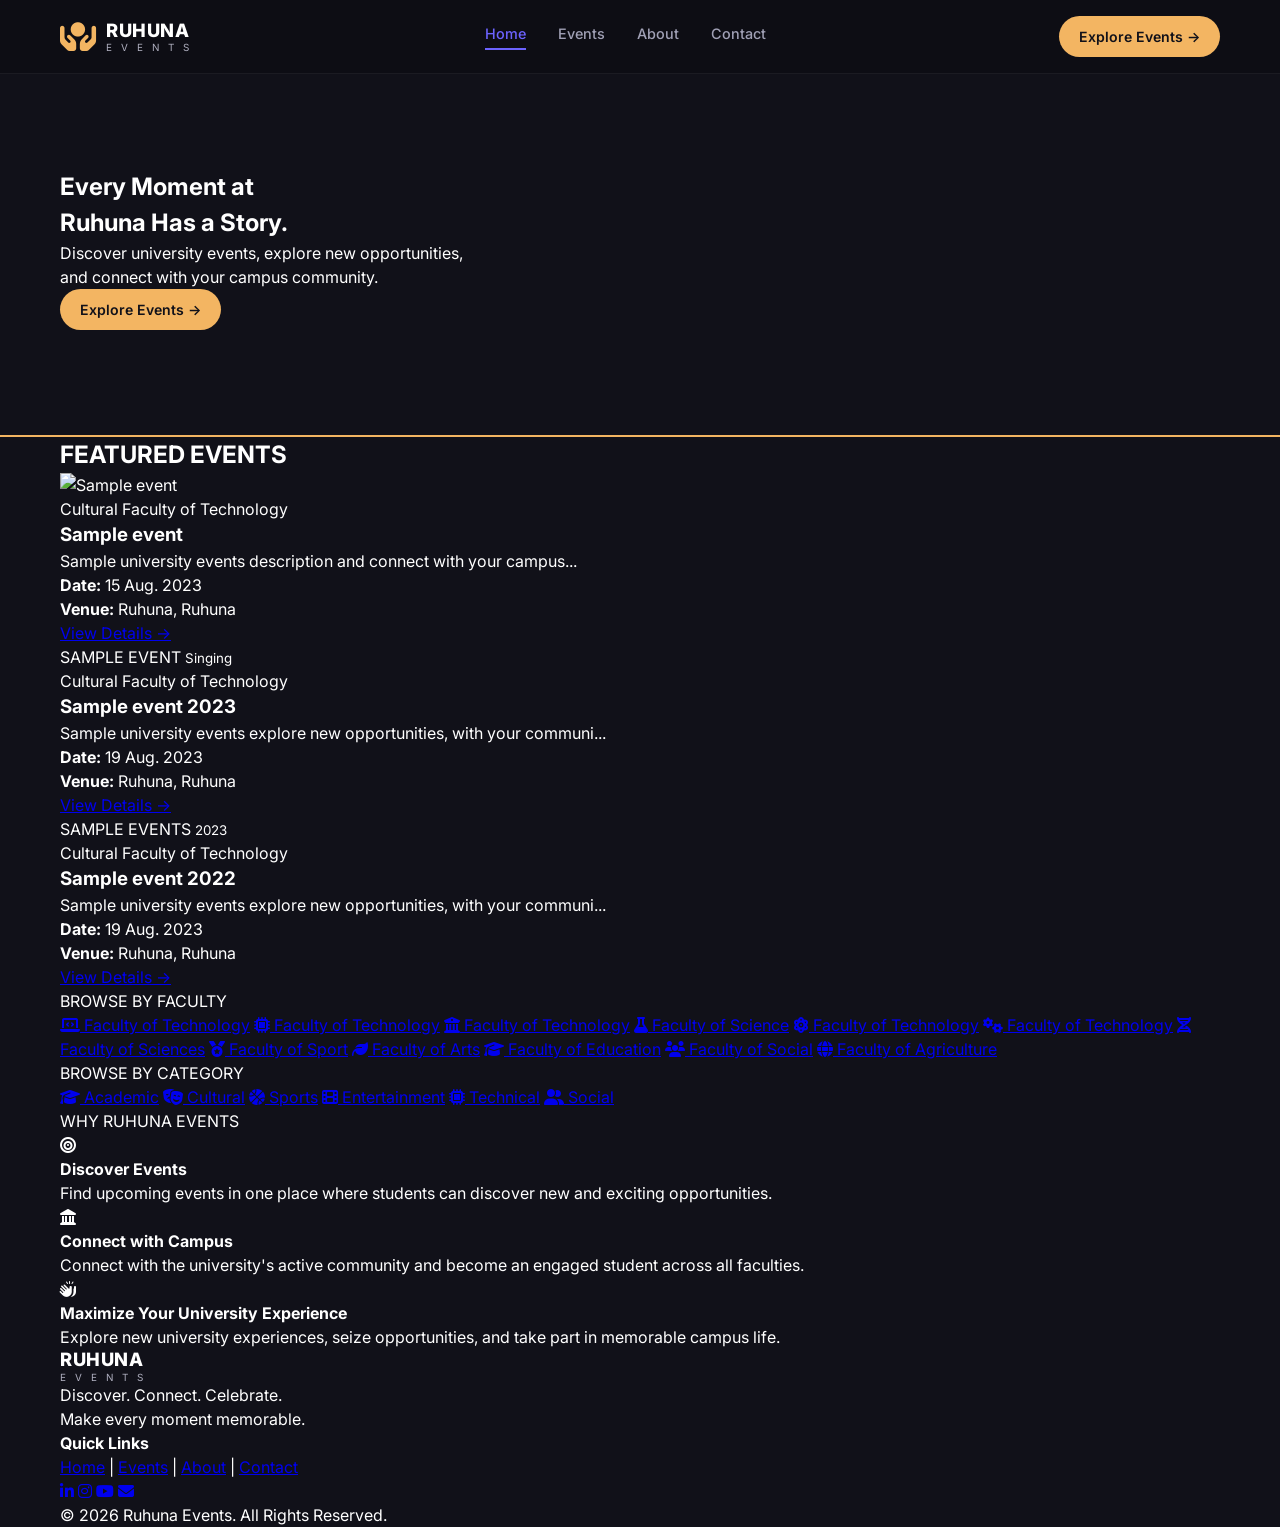
==== index.html @ 7f07e074 "Add home page" ====
<!DOCTYPE html>
<html lang="en">
<head>
    <meta charset="UTF-8">
    <meta name="viewport" content="width=device-width, initial-scale=1.0">
    <title>Ruhuna Events</title>
    <!-- Google Fonts -->
    <link href="https://fonts.googleapis.com/css2?family=Inter:wght@300;400;500;600;700;800&display=swap" rel="stylesheet">
    <!-- Font Awesome Icons -->
    <link rel="stylesheet" href="https://cdnjs.cloudflare.com/ajax/libs/font-awesome/6.4.0/css/all.min.css">
    <style>
        * {
            margin: 0;
            padding: 0;
            box-sizing: border-box;
            font-family: 'Inter', sans-serif;
        }

        body {
            background-color: #111119;
            color: #ffffff;
            line-height: 1.5;
        }

        .container {
            max-width: 1200px;
            margin: 0 auto;
            padding: 0 20px;
        }

        /* Primary Pill Button */
        .btn-primary {
            display: inline-block;
            background-color: #f3b562;
            color: #111119;
            padding: 10px 20px;
            border-radius: 50px;
            font-size: 0.88rem;
            font-weight: 600;
            text-decoration: none;
            transition: background-color 0.2s ease, transform 0.2s ease;
        }

        .btn-primary:hover {
            background-color: #e5a34b;
            transform: translateY(-1px);
        }

        /* Navbar */
        .navbar {
            background-color: #0d0d14;
            padding: 16px 0;
            border-bottom: 1px solid rgba(255, 255, 255, 0.06);
        }

        .nav-container {
            display: flex;
            align-items: center;
            justify-content: space-between;
        }

        .logo {
            display: flex;
            align-items: center;
            gap: 10px;
        }

        .logo-icon {
            font-size: 1.8rem;
            color: #f3b562;
        }

        .logo-text {
            display: flex;
            flex-direction: column;
            line-height: 1.1;
        }

        .logo-text .brand {
            font-weight: 800;
            font-size: 1.15rem;
            letter-spacing: 0.5px;
            color: #ffffff;
        }

        .logo-text .sub-brand {
            font-size: 0.62rem;
            letter-spacing: 3px;
            color: #b0b0c0;
            margin-top: 2px;
        }

        .nav-links {
            display: flex;
            gap: 32px;
        }

        .nav-links a {
            color: #a0a0b5;
            text-decoration: none;
            font-size: 0.9rem;
            font-weight: 500;
            padding-bottom: 6px;
            position: relative;
            transition: color 0.2s;
        }

        .nav-links a:hover,
        .nav-links a.active {
            color: #6c63ff;
        }

        .nav-links a.active::after {
            content: '';
            position: absolute;
            bottom: 0;
            left: 0;
            width: 100%;
            height: 2px;
            background-color: #6c63ff;
        }

        /* Hero Section */
        .hero {
            position: relative;
            background: url('') center/cover no-repeat;
            padding: 95px 0 105px;
            border-bottom: 2px solid #f3b562;
        }

        
    </style>

</head>
<body>
 <!-- Navbar -->
    <header class="navbar">
        <div class="container nav-container">
            <div class="logo">
                <i class="fa-solid fa-hands-holding-circle logo-icon"></i>
                <div class="logo-text">
                    <span class="brand">RUHUNA</span>
                    <span class="sub-brand">E V E N T S</span>
                </div>
            </div>
            <nav class="nav-links">
                <a href="#" class="active">Home</a>
                <a href="#">Events</a>
                <a href="#">About</a>
                <a href="#">Contact</a>
            </nav>
            <a href="#" class="btn-primary">Explore Events &rarr;</a>
        </div>
    </header>

    <!-- Hero Section -->
    <section class="hero">
        <div class="hero-overlay"></div>
        <div class="container hero-content">
            <h1>Every Moment at<br>Ruhuna Has a Story.</h1>
            <p>Discover university events, explore new opportunities,<br>and connect with your campus community.</p>
            <a href="#" class="btn-primary">Explore Events &rarr;</a>
        </div>
    </section>

    <!-- Featured Events Section -->
    <section class="featured-events">
        <div class="container">
            <h2 class="section-heading">FEATURED EVENTS</h2>
            <div class="cards-grid">
                
                <!-- Card 1 -->
                <div class="event-card">
                    <div class="card-img">
                        <img src="https://images.unsplash.com/photo-1523580494863-6f3031224c94?auto=format&fit=crop&w=400&q=80" alt="Sample event">
                    </div>
                    <div class="card-body">
                        <span class="badge badge-purple">Cultural</span>
                        <span class="badge badge-cyan">Faculty of Technology</span>
                        <h3>Sample event</h3>
                        <p class="desc">Sample university events description and connect with your campus...</p>
                        <p class="meta"><strong>Date:</strong> 15 Aug. 2023</p>
                        <p class="meta"><strong>Venue:</strong> Ruhuna, Ruhuna</p>
                        <a href="#" class="view-details">View Details &rarr;</a>
                    </div>
                </div>

                <!-- Card 2 -->
                <div class="event-card">
                    <div class="card-img poster-dark">
                        <div class="poster-box">
                            <span>SAMPLE</span>
                            <span>EVENT</span>
                            <small>Singing</small>
                        </div>
                    </div>
                    <div class="card-body">
                        <span class="badge badge-purple">Cultural</span>
                        <span class="badge badge-cyan">Faculty of Technology</span>
                        <h3>Sample event 2023</h3>
                        <p class="desc">Sample university events explore new opportunities, with your communi...</p>
                        <p class="meta"><strong>Date:</strong> 19 Aug. 2023</p>
                        <p class="meta"><strong>Venue:</strong> Ruhuna, Ruhuna</p>
                        <a href="#" class="view-details">View Details &rarr;</a>
                    </div>
                </div>

                <!-- Card 3 -->
                <div class="event-card">
                    <div class="card-img poster-red">
                        <div class="poster-box">
                            <span>SAMPLE</span>
                            <span>EVENTS</span>
                            <small>2023</small>
                        </div>
                    </div>
                    <div class="card-body">
                        <span class="badge badge-purple">Cultural</span>
                        <span class="badge badge-cyan">Faculty of Technology</span>
                        <h3>Sample event 2022</h3>
                        <p class="desc">Sample university events explore new opportunities, with your communi...</p>
                        <p class="meta"><strong>Date:</strong> 19 Aug. 2023</p>
                        <p class="meta"><strong>Venue:</strong> Ruhuna, Ruhuna</p>
                        <a href="#" class="view-details">View Details &rarr;</a>
                    </div>
                </div>

            </div>
        </div>
    </section>

    <!-- Browse By Faculty -->
    <section class="browse-section">
        <div class="container">
            <div class="divider-title">
                <span>BROWSE BY FACULTY</span>
            </div>
            <div class="faculty-grid">
                <a href="#" class="pill-btn"><i class="fa-solid fa-laptop-code icon-blue"></i> Faculty of Technology</a>
                <a href="#" class="pill-btn"><i class="fa-solid fa-microchip icon-teal"></i> Faculty of Technology</a>
                <a href="#" class="pill-btn"><i class="fa-solid fa-building-columns icon-purple"></i> Faculty of Technology</a>
                <a href="#" class="pill-btn"><i class="fa-solid fa-flask icon-amber"></i> Faculty of Science</a>
                <a href="#" class="pill-btn"><i class="fa-solid fa-atom icon-cyan"></i> Faculty of Technology</a>
                <a href="#" class="pill-btn"><i class="fa-solid fa-gears icon-orange"></i> Faculty of Technology</a>
                
                <a href="#" class="pill-btn"><i class="fa-solid fa-dna icon-rose"></i> Faculty of Sciences</a>
                <a href="#" class="pill-btn"><i class="fa-solid fa-medal icon-indigo"></i> Faculty of Sport</a>
                <a href="#" class="pill-btn"><i class="fa-solid fa-leaf icon-green"></i> Faculty of Arts</a>
                <a href="#" class="pill-btn"><i class="fa-solid fa-graduation-cap icon-lime"></i> Faculty of Education</a>
                <a href="#" class="pill-btn"><i class="fa-solid fa-users icon-pink"></i> Faculty of Social</a>
                <a href="#" class="pill-btn"><i class="fa-solid fa-globe icon-violet"></i> Faculty of Agriculture</a>
            </div>
        </div>
    </section>

    <!-- Browse By Category -->
    <section class="browse-section">
        <div class="container">
            <div class="divider-title">
                <span>BROWSE BY CATEGORY</span>
            </div>
            <div class="category-grid">
                <a href="#" class="pill-btn"><i class="fa-solid fa-graduation-cap icon-purple"></i> Academic</a>
                <a href="#" class="pill-btn"><i class="fa-solid fa-masks-theater icon-orange"></i> Cultural</a>
                <a href="#" class="pill-btn"><i class="fa-solid fa-basketball icon-green"></i> Sports</a>
                <a href="#" class="pill-btn"><i class="fa-solid fa-film icon-indigo"></i> Entertainment</a>
                <a href="#" class="pill-btn"><i class="fa-solid fa-microchip icon-cyan"></i> Technical</a>
                <a href="#" class="pill-btn"><i class="fa-solid fa-user-group icon-rose"></i> Social</a>
            </div>
        </div>
    </section>

    <!-- Why Ruhuna Events -->
    <section class="why-section">
        <div class="container">
            <div class="divider-title">
                <span>WHY RUHUNA EVENTS</span>
            </div>
            <div class="features-grid">
                <div class="feature-item">
                    <div class="feature-icon">
                        <i class="fa-solid fa-bullseye"></i>
                    </div>
                    <div class="feature-text">
                        <h4>Discover Events</h4>
                        <p>Find upcoming events in one place where students can discover new and exciting opportunities.</p>
                    </div>
                </div>

                <div class="feature-item">
                    <div class="feature-icon">
                        <i class="fa-solid fa-landmark"></i>
                    </div>
                    <div class="feature-text">
                        <h4>Connect with Campus</h4>
                        <p>Connect with the university's active community and become an engaged student across all faculties.</p>
                    </div>
                </div>

                <div class="feature-item">
                    <div class="feature-icon">
                        <i class="fa-solid fa-hands-clapping"></i>
                    </div>
                    <div class="feature-text">
                        <h4>Maximize Your University Experience</h4>
                        <p>Explore new university experiences, seize opportunities, and take part in memorable campus life.</p>
                    </div>
                </div>
            </div>
        </div>
    </section>

    <!-- Footer -->
    <footer class="footer">
        <div class="container footer-top">
            <div class="footer-brand">
                <div class="logo-text">
                    <span class="brand">RUHUNA</span>
                    <span class="sub-brand">E V E N T S</span>
                </div>
                <p>Discover. Connect. Celebrate.<br>Make every moment memorable.</p>
            </div>

            <div class="footer-divider"></div>

            <div class="footer-links">
                <h4>Quick Links</h4>
                <div class="links-row">
                    <a href="#">Home</a>
                    <span>|</span>
                    <a href="#">Events</a>
                    <span>|</span>
                    <a href="#">About</a>
                    <span>|</span>
                    <a href="#">Contact</a>
                </div>
            </div>

            <div class="footer-divider"></div>

            <div class="footer-socials">
                <a href="#"><i class="fa-brands fa-linkedin-in"></i></a>
                <a href="#"><i class="fa-brands fa-instagram"></i></a>
                <a href="#"><i class="fa-brands fa-youtube"></i></a>
                <a href="#"><i class="fa-solid fa-envelope"></i></a>
            </div>
        </div>

        <div class="footer-bottom">
            <div class="container">
                <p>&copy; 2026 Ruhuna Events. All Rights Reserved.</p>
            </div>
        </div>
    </footer>


</body>
</html>
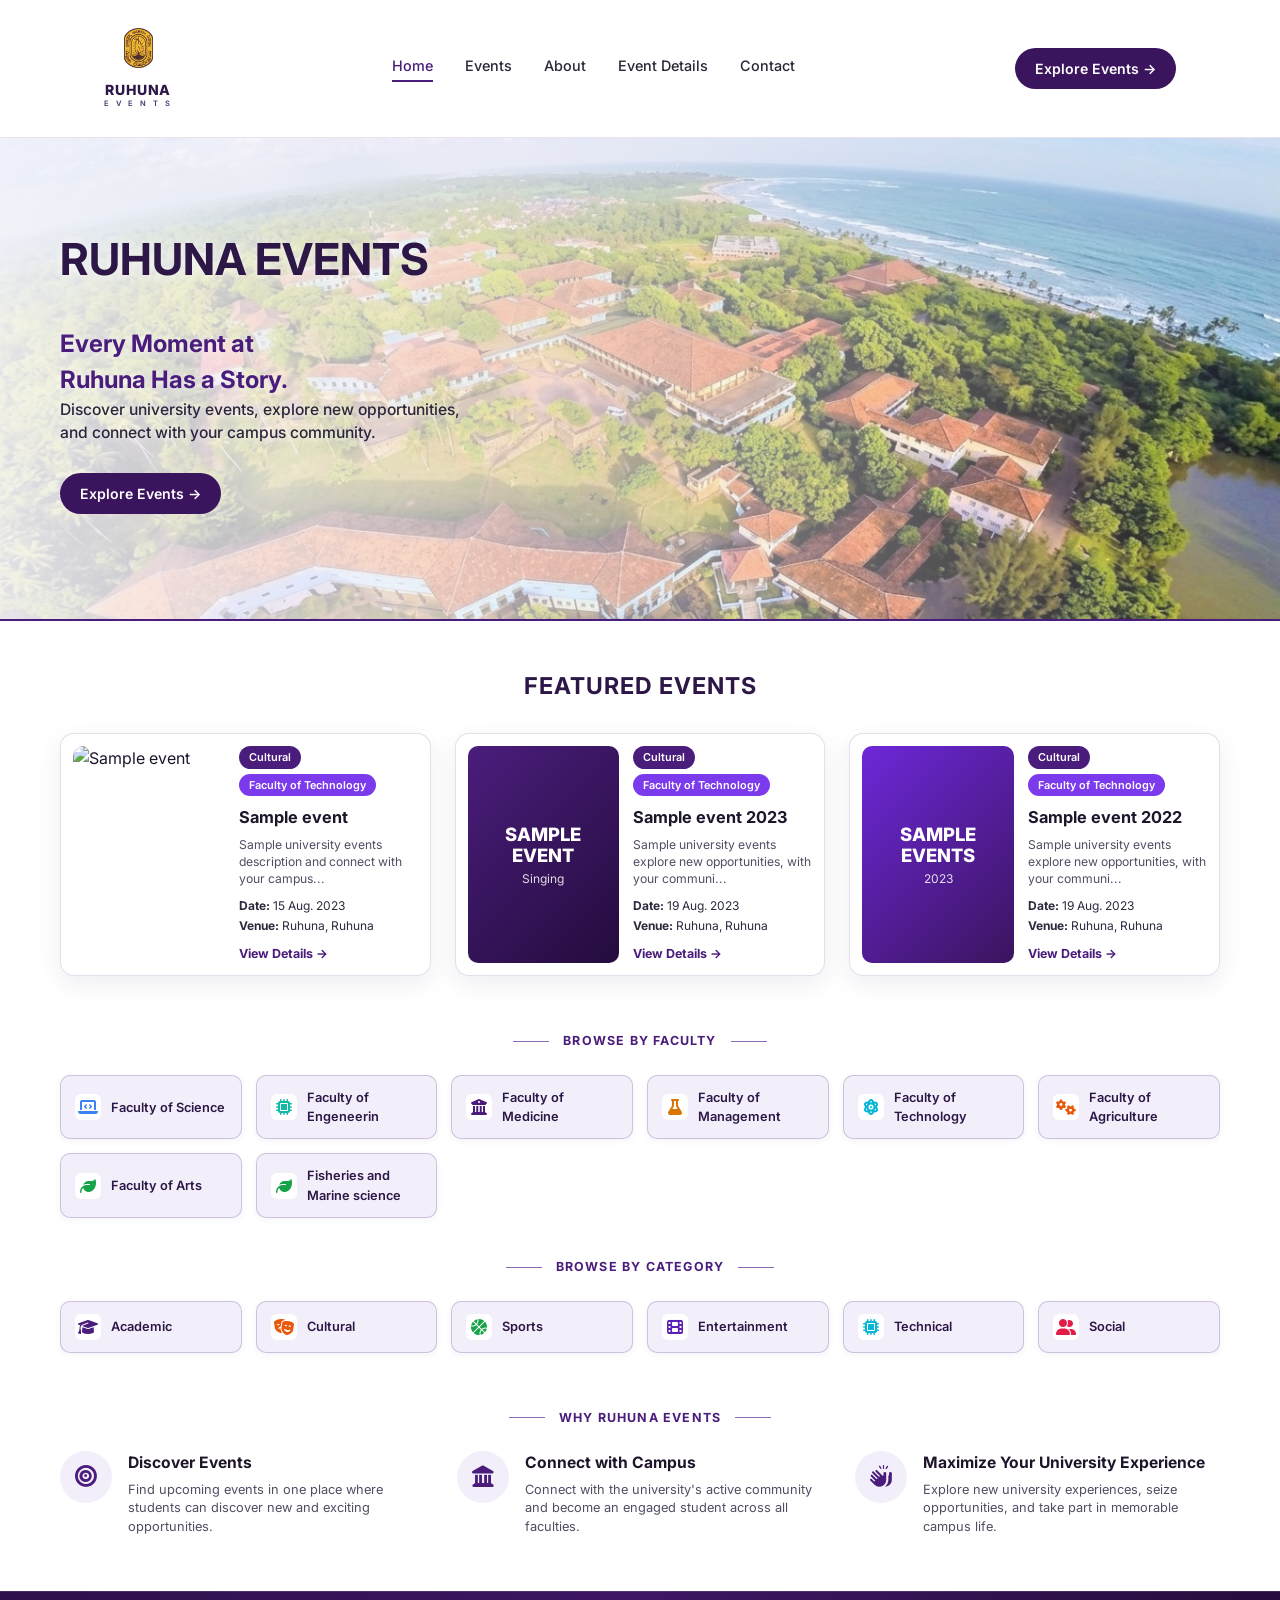
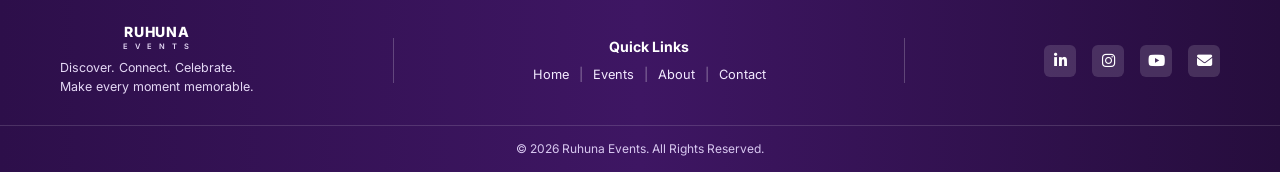
==== commit 02a80f39: "Add home page2" ====
--- a/index.html
+++ b/index.html
@@ -9,6 +9,7 @@
     <!-- Font Awesome Icons -->
     <link rel="stylesheet" href="https://cdnjs.cloudflare.com/ajax/libs/font-awesome/6.4.0/css/all.min.css">
     <style>
+        
         * {
             margin: 0;
             padding: 0;
@@ -17,8 +18,8 @@
         }
 
         body {
-            background-color: #111119;
-            color: #ffffff;
+            background-color: #f8f7fc;
+            color: #1e152b;
             line-height: 1.5;
         }
 
@@ -31,8 +32,8 @@
         /* Primary Pill Button */
         .btn-primary {
             display: inline-block;
-            background-color: #f3b562;
-            color: #111119;
+            background-color: #3b145e;
+            color: #ffffff;
             padding: 10px 20px;
             border-radius: 50px;
             font-size: 0.88rem;
@@ -42,15 +43,15 @@
         }
 
         .btn-primary:hover {
-            background-color: #e5a34b;
+            background-color: #562187;
             transform: translateY(-1px);
         }
 
         /* Navbar */
         .navbar {
-            background-color: #0d0d14;
+            background-color: #ffffff;
             padding: 16px 0;
-            border-bottom: 1px solid rgba(255, 255, 255, 0.06);
+            border-bottom: 1px solid rgba(74, 29, 124, 0.12);
         }
 
         .nav-container {
@@ -67,7 +68,7 @@
 
         .logo-icon {
             font-size: 1.8rem;
-            color: #f3b562;
+            color: #4a1d7c;
         }
 
         .logo-text {
@@ -80,13 +81,13 @@
             font-weight: 800;
             font-size: 1.15rem;
             letter-spacing: 0.5px;
-            color: #ffffff;
+            color: #2c1747;
         }
 
         .logo-text .sub-brand {
             font-size: 0.62rem;
             letter-spacing: 3px;
-            color: #b0b0c0;
+            color: #5c467a;
             margin-top: 2px;
         }
 
@@ -96,7 +97,7 @@
         }
 
         .nav-links a {
-            color: #a0a0b5;
+            color: #2b2638;
             text-decoration: none;
             font-size: 0.9rem;
             font-weight: 500;
@@ -107,7 +108,7 @@
 
         .nav-links a:hover,
         .nav-links a.active {
-            color: #6c63ff;
+            color: #4a1d7c;
         }
 
         .nav-links a.active::after {
@@ -117,47 +118,531 @@
             left: 0;
             width: 100%;
             height: 2px;
-            background-color: #6c63ff;
+            background-color: #4a1d7c;
         }
 
         /* Hero Section */
         .hero {
             position: relative;
-            background: url('') center/cover no-repeat;
+            background: #f4f1fa url('ruhuna_events.jpeg') center/cover no-repeat;
             padding: 95px 0 105px;
-            border-bottom: 2px solid #f3b562;
-        }
-
-        
+            border-bottom: 2px solid #4a1d7c;
+            color: #1e152b;
+        }
+        .hero-overlay {
+            position: absolute;
+            inset: 0;
+            background: linear-gradient(90deg, rgba(248, 247, 252, 0.90) 0%, rgba(244, 241, 250, 0.58) 48%, rgba(248, 247, 252, 0.08) 100%);
+        }
+
+        .hero-content {
+            position: relative;
+            z-index: 1;
+            color: #1e152b;
+        }
+
+        .hero-content h1 {
+            font-size: 2.75rem;
+            font-weight: 700;
+            line-height: 1.2;
+            margin-bottom: 16px;
+            color: #2c1747;
+            text-shadow: 0 1px 12px rgba(255, 255, 255, 0.8);
+        }
+
+        .hero-content h2 {
+            color: #4a1d7c;
+            text-shadow: 0 1px 10px rgba(255, 255, 255, 0.85);
+        }
+
+        .hero-content p {
+            font-size: 0.98rem;
+            font-weight: 500;
+            color: #2c253b;
+            margin-bottom: 28px;
+            text-shadow: 0 1px 8px rgba(255, 255, 255, 0.9);
+        }
+
+        /* Featured Events */
+        .featured-events {
+            padding: 48px 0 36px;
+            background-color: #ffffff;
+        }
+
+        .section-heading {
+            text-align: center;
+            font-size: 1.45rem;
+            font-weight: 700;
+            letter-spacing: 1px;
+            margin-bottom: 30px;
+            color: #2c1747;
+        }
+
+        .cards-grid {
+            display: grid;
+            grid-template-columns: repeat(3, 1fr);
+            gap: 24px;
+        }
+
+        .event-card {
+            background-color: #ffffff;
+            color: #1e152b;
+            border: 1px solid rgba(74, 29, 124, 0.14);
+            border-radius: 14px;
+            padding: 12px;
+            display: flex;
+            gap: 14px;
+            box-shadow: 0 8px 24px rgba(44, 23, 71, 0.08);
+        }
+
+        .card-img {
+            width: 44%;
+            min-height: 185px;
+            border-radius: 10px;
+            overflow: hidden;
+            flex-shrink: 0;
+        }
+
+        .card-img img {
+            width: 100%;
+            height: 100%;
+            object-fit: cover;
+        }
+
+        /* Poster Styles for Cards 2 & 3 */
+        .poster-dark {
+            background: linear-gradient(135deg, #4a1d7c, #240c3d);
+            display: flex;
+            align-items: center;
+            justify-content: center;
+            text-align: center;
+            color: #ffffff;
+        }
+
+        .poster-red {
+            background: linear-gradient(135deg, #6d28d9, #3b145e);
+            display: flex;
+            align-items: center;
+            justify-content: center;
+            text-align: center;
+            color: #ffffff;
+        }
+
+        .poster-box {
+            display: flex;
+            flex-direction: column;
+            font-weight: 800;
+            font-size: 1.15rem;
+            line-height: 1.15;
+        }
+
+        .poster-box small {
+            font-size: 0.75rem;
+            font-weight: 400;
+            margin-top: 6px;
+            opacity: 0.85;
+        }
+
+        .card-body {
+            display: flex;
+            flex-direction: column;
+            justify-content: center;
+            align-items: flex-start;
+        }
+
+        .badge {
+            font-size: 0.68rem;
+            font-weight: 600;
+            padding: 3px 10px;
+            border-radius: 50px;
+            color: #ffffff;
+            margin-bottom: 5px;
+        }
+
+        .badge-purple {
+            background-color: #4a1d7c;
+        }
+
+        .badge-cyan {
+            background-color: #7c3aed;
+        }
+
+        .card-body h3 {
+            font-size: 1.02rem;
+            font-weight: 700;
+            margin: 4px 0 6px;
+            color: #1e152b;
+        }
+
+        .card-body .desc {
+            font-size: 0.76rem;
+            color: #524d63;
+            margin-bottom: 10px;
+            line-height: 1.4;
+        }
+
+        .card-body .meta {
+            font-size: 0.75rem;
+            color: #2f293d;
+            margin-bottom: 2px;
+        }
+
+        .view-details {
+            margin-top: 8px;
+            font-size: 0.78rem;
+            font-weight: 700;
+            color: #4a1d7c;
+            text-decoration: none;
+        }
+
+        .view-details:hover {
+            text-decoration: underline;
+        }
+
+        /* Section Divider Lines */
+        .divider-title {
+            display: flex;
+            align-items: center;
+            justify-content: center;
+            gap: 14px;
+            margin-bottom: 24px;
+        }
+
+        .divider-title::before,
+        .divider-title::after {
+            content: '';
+            width: 36px;
+            height: 1px;
+            background-color: #8b6bb5;
+        }
+
+        .divider-title span {
+            font-size: 0.78rem;
+            font-weight: 700;
+            letter-spacing: 1.2px;
+            color: #4a1d7c;
+        }
+
+        /* Browse Sections */
+        .browse-section {
+            padding: 20px 0;
+            background-color: #ffffff;
+        }
+
+        .faculty-grid,
+        .category-grid {
+            display: grid;
+            grid-template-columns: repeat(6, 1fr);
+            gap: 14px;
+        }
+
+        .pill-btn {
+            background-color: #f3effa;
+            color: #2c1747;
+            border: 1px solid rgba(74, 29, 124, 0.22);
+            text-decoration: none;
+            padding: 12px 14px;
+            border-radius: 10px;
+            font-size: 0.8rem;
+            font-weight: 600;
+            display: flex;
+            align-items: center;
+            gap: 10px;
+            box-shadow: 0 2px 6px rgba(74, 29, 124, 0.06);
+            transition: transform 0.2s, box-shadow 0.2s, background-color 0.2s, border-color 0.2s;
+        }
+
+        .pill-btn:hover {
+            background-color: #eae2f8;
+            border-color: rgba(74, 29, 124, 0.42);
+            transform: translateY(-2px);
+            box-shadow: 0 6px 15px rgba(74, 29, 124, 0.16);
+        }
+
+        .pill-btn i {
+            font-size: 1rem;
+            width: 26px;
+            height: 26px;
+            border-radius: 6px;
+            display: flex;
+            align-items: center;
+            justify-content: center;
+            background-color: #ffffff;
+            flex-shrink: 0;
+        }
+
+        /* Icon Colors */
+        .icon-blue { color: #3b82f6; }
+        .icon-teal { color: #14b8a6; }
+        .icon-purple { color: #4a1d7c; }
+        .icon-amber { color: #d97706; }
+        .icon-cyan { color: #06b6d4; }
+        .icon-orange { color: #ea580c; }
+        .icon-rose { color: #e11d48; }
+        .icon-indigo { color: #5b21b6; }
+        .icon-green { color: #16a34a; }
+        .icon-lime { color: #65a30d; }
+        .icon-pink { color: #db2777; }
+        .icon-violet { color: #7e22ce; }
+
+        /* Why Ruhuna Events */
+        .why-section {
+            padding: 36px 0 55px;
+            background-color: #ffffff;
+        }
+
+        .features-grid {
+            display: grid;
+            grid-template-columns: repeat(3, 1fr);
+            gap: 32px;
+        }
+
+        .feature-item {
+            display: flex;
+            align-items: flex-start;
+            gap: 16px;
+        }
+
+        .feature-icon {
+            width: 52px;
+            height: 52px;
+            border-radius: 50%;
+            background-color: #f3effa;
+            color: #4a1d7c;
+            display: flex;
+            align-items: center;
+            justify-content: center;
+            font-size: 1.35rem;
+            flex-shrink: 0;
+        }
+
+        .feature-text h4 {
+            font-size: 0.98rem;
+            font-weight: 700;
+            margin-bottom: 6px;
+            color: #1e152b;
+        }
+
+        .feature-text p {
+            font-size: 0.8rem;
+            color: #524d63;
+            line-height: 1.45;
+        }
+
+        /* Footer */
+        .footer {
+            background: linear-gradient(90deg, #2d0f4a 0%, #3e1663 50%, #260d3d 100%);
+            color: #ffffff;
+            padding-top: 32px;
+            border-top: 1px solid rgba(255, 255, 255, 0.12);
+        }
+
+        .footer-top {
+            display: flex;
+            align-items: center;
+            justify-content: space-between;
+            padding-bottom: 28px;
+        }
+
+        .footer-brand p {
+            font-size: 0.78rem;
+            color: #e4d8f5;
+            margin-top: 8px;
+        }
+
+        .footer-divider {
+            width: 1px;
+            height: 45px;
+            background-color: rgba(255, 255, 255, 0.22);
+        }
+
+        .footer-links {
+            text-align: center;
+        }
+
+        .footer-links h4 {
+            font-size: 0.88rem;
+            margin-bottom: 8px;
+            color: #ffffff;
+        }
+
+        .links-row {
+            display: flex;
+            align-items: center;
+            gap: 10px;
+            font-size: 0.8rem;
+        }
+
+        .links-row a {
+            color: #f3ebff;
+            text-decoration: none;
+        }
+
+        .links-row a:hover {
+            text-decoration: underline;
+        }
+
+        .links-row span {
+            color: rgba(255, 255, 255, 0.4);
+        }
+
+        .footer-socials {
+            display: flex;
+            gap: 16px;
+        }
+
+        .footer-socials a {
+            width: 32px;
+            height: 32px;
+            border-radius: 6px;
+            background-color: rgba(255, 255, 255, 0.14);
+            color: #ffffff;
+            display: flex;
+            align-items: center;
+            justify-content: center;
+            text-decoration: none;
+            font-size: 0.95rem;
+            transition: background-color 0.2s;
+        }
+
+        .footer-socials a:hover {
+            background-color: rgba(255, 255, 255, 0.28);
+        }
+
+        .footer-bottom {
+            border-top: 1px solid rgba(255, 255, 255, 0.14);
+            padding: 14px 0;
+            text-align: center;
+            font-size: 0.75rem;
+            color: #d8c8f0;
+        }
+
+        /* Responsive Design */
+        @media (max-width: 1024px) {
+            .cards-grid {
+                grid-template-columns: repeat(2, 1fr);
+            }
+            .faculty-grid,
+            .category-grid {
+                grid-template-columns: repeat(3, 1fr);
+            }
+        }
+
+        @media (max-width: 768px) {
+            .nav-links {
+                display: none;
+            }
+            .hero-content h1 {
+                font-size: 2rem;
+            }
+            .cards-grid,
+            .features-grid {
+                grid-template-columns: 1fr;
+            }
+            .faculty-grid,
+            .category-grid {
+                grid-template-columns: repeat(2, 1fr);
+            }
+            .footer-top {
+                flex-direction: column;
+                gap: 20px;
+                text-align: center;
+            }
+            .footer-divider {
+                display: none;
+            }
+        }
+        .nav-container {
+            display: flex;
+            align-items: center;
+            justify-content: space-between;
+            padding: 12px 5%;
+            background-color: #ffffff;
+        }
+
+        .logo {
+            display: flex;
+            flex-direction: column;
+            align-items: center;
+            justify-content: center;
+            text-align: center;
+            width: fit-content;
+        }
+
+        .logo-img {
+            width: 34px;
+            height: 40px;
+            object-fit: contain;
+            display: block;
+            margin-bottom: 4px;
+        }
+
+        .logo-text {
+            display: flex !important;
+            flex-direction: column !important;
+            align-items: center !important;
+            line-height: 1.15 !important;
+        }
+
+        .brand {
+            display: block !important;
+            font-size: 14px !important;
+            font-weight: 800 !important;
+            color: #2c1747 !important;
+            opacity: 1 !important;
+            visibility: visible !important;
+            letter-spacing: 0.8px !important;
+        }
+
+        .sub-brand {
+            display: block !important;
+            font-size: 7.5px !important;
+            font-weight: 600 !important;
+            color: #4a356d !important;
+            letter-spacing: 2.5px !important;
+            margin-top: 2px !important;
+        }
+
+        .footer .brand {
+            color: #ffffff !important;
+        }
+
+        .footer .sub-brand {
+            color: #e4d8f5 !important;
+        }
     </style>
 
 </head>
 <body>
  <!-- Navbar -->
     <header class="navbar">
-        <div class="container nav-container">
-            <div class="logo">
-                <i class="fa-solid fa-hands-holding-circle logo-icon"></i>
-                <div class="logo-text">
-                    <span class="brand">RUHUNA</span>
-                    <span class="sub-brand">E V E N T S</span>
-                </div>
-            </div>
-            <nav class="nav-links">
-                <a href="#" class="active">Home</a>
-                <a href="#">Events</a>
-                <a href="#">About</a>
-                <a href="#">Contact</a>
-            </nav>
-            <a href="#" class="btn-primary">Explore Events &rarr;</a>
+    <div class="container nav-container">
+      <div class="logo">
+        
+        <img src="RuhLogo.png" alt="University of Ruhuna logo" class="logo-img">
+        <div class="logo-text">
+          <span class="brand">RUHUNA</span>
+          <span class="sub-brand">E V E N T S</span>
         </div>
-    </header>
+      </div>
+      <nav class="nav-links">
+        <a href="#" class="active">Home</a>
+        <a href="#">Events</a>
+        <a href="#">About</a>
+        <a href="#">Event Details</a>
+        <a href="#">Contact</a>
+      </nav>
+
+      <a href="#" class="btn-primary">Explore Events &rarr;</a>
+    </div>
+  </header>
 
     <!-- Hero Section -->
     <section class="hero">
         <div class="hero-overlay"></div>
         <div class="container hero-content">
-            <h1>Every Moment at<br>Ruhuna Has a Story.</h1>
+            <h1>RUHUNA EVENTS</h1><br>
+            <h2>Every Moment at<br>Ruhuna Has a Story.</h2>
             <p>Discover university events, explore new opportunities,<br>and connect with your campus community.</p>
             <a href="#" class="btn-primary">Explore Events &rarr;</a>
         </div>
@@ -236,19 +721,15 @@
                 <span>BROWSE BY FACULTY</span>
             </div>
             <div class="faculty-grid">
-                <a href="#" class="pill-btn"><i class="fa-solid fa-laptop-code icon-blue"></i> Faculty of Technology</a>
-                <a href="#" class="pill-btn"><i class="fa-solid fa-microchip icon-teal"></i> Faculty of Technology</a>
-                <a href="#" class="pill-btn"><i class="fa-solid fa-building-columns icon-purple"></i> Faculty of Technology</a>
-                <a href="#" class="pill-btn"><i class="fa-solid fa-flask icon-amber"></i> Faculty of Science</a>
+                <a href="#" class="pill-btn"><i class="fa-solid fa-laptop-code icon-blue"></i> Faculty of Science</a>
+                <a href="#" class="pill-btn"><i class="fa-solid fa-microchip icon-teal"></i> Faculty of Engeneerin</a>
+                <a href="#" class="pill-btn"><i class="fa-solid fa-building-columns icon-purple"></i> Faculty of Medicine</a>
+                <a href="#" class="pill-btn"><i class="fa-solid fa-flask icon-amber"></i> Faculty of Management</a>
+
                 <a href="#" class="pill-btn"><i class="fa-solid fa-atom icon-cyan"></i> Faculty of Technology</a>
-                <a href="#" class="pill-btn"><i class="fa-solid fa-gears icon-orange"></i> Faculty of Technology</a>
-                
-                <a href="#" class="pill-btn"><i class="fa-solid fa-dna icon-rose"></i> Faculty of Sciences</a>
-                <a href="#" class="pill-btn"><i class="fa-solid fa-medal icon-indigo"></i> Faculty of Sport</a>
+                <a href="#" class="pill-btn"><i class="fa-solid fa-gears icon-orange"></i> Faculty of Agriculture</a>
                 <a href="#" class="pill-btn"><i class="fa-solid fa-leaf icon-green"></i> Faculty of Arts</a>
-                <a href="#" class="pill-btn"><i class="fa-solid fa-graduation-cap icon-lime"></i> Faculty of Education</a>
-                <a href="#" class="pill-btn"><i class="fa-solid fa-users icon-pink"></i> Faculty of Social</a>
-                <a href="#" class="pill-btn"><i class="fa-solid fa-globe icon-violet"></i> Faculty of Agriculture</a>
+                <a href="#" class="pill-btn"><i class="fa-solid fa-leaf icon-green"></i> Fisheries and Marine science</a>
             </div>
         </div>
     </section>
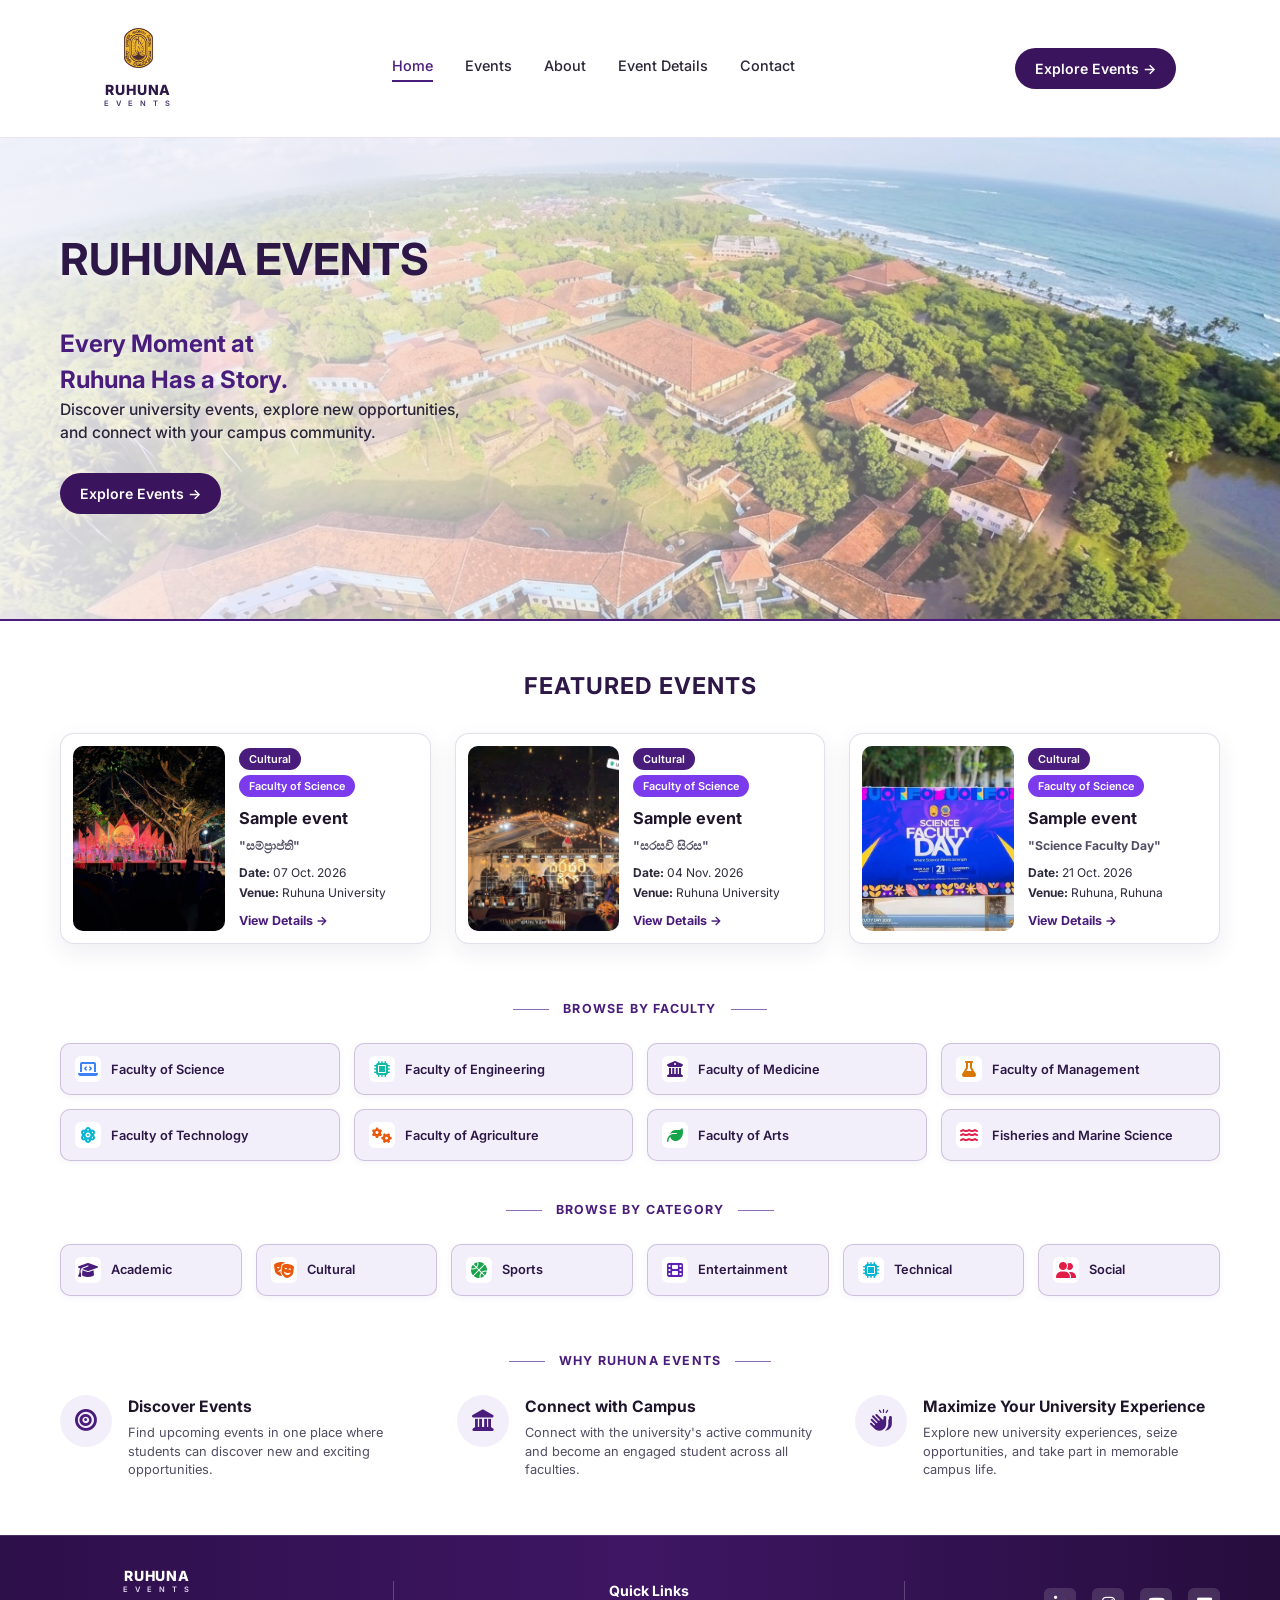
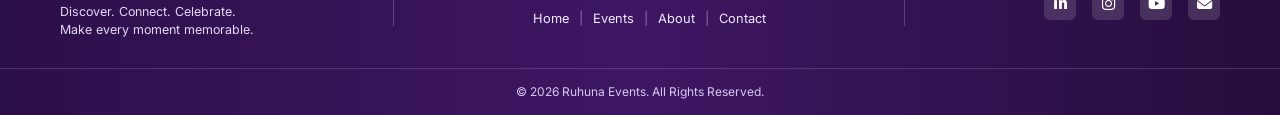
==== commit 436fc79d: "Add home page3" ====
--- a/index.html
+++ b/index.html
@@ -329,7 +329,12 @@
             background-color: #ffffff;
         }
 
-        .faculty-grid,
+        .faculty-grid {
+            display: grid;
+            grid-template-columns: repeat(4, 1fr);
+            gap: 14px;
+        }
+
         .category-grid {
             display: grid;
             grid-template-columns: repeat(6, 1fr);
@@ -522,7 +527,9 @@
             .cards-grid {
                 grid-template-columns: repeat(2, 1fr);
             }
-            .faculty-grid,
+            .faculty-grid {
+                grid-template-columns: repeat(2, 1fr);
+            }
             .category-grid {
                 grid-template-columns: repeat(3, 1fr);
             }
@@ -657,54 +664,46 @@
                 <!-- Card 1 -->
                 <div class="event-card">
                     <div class="card-img">
-                        <img src="https://images.unsplash.com/photo-1523580494863-6f3031224c94?auto=format&fit=crop&w=400&q=80" alt="Sample event">
+                        <img src="Samprapthi.jpg" alt="Sample event">
                     </div>
                     <div class="card-body">
                         <span class="badge badge-purple">Cultural</span>
-                        <span class="badge badge-cyan">Faculty of Technology</span>
+                        <span class="badge badge-cyan">Faculty of Science</span>
                         <h3>Sample event</h3>
-                        <p class="desc">Sample university events description and connect with your campus...</p>
-                        <p class="meta"><strong>Date:</strong> 15 Aug. 2023</p>
-                        <p class="meta"><strong>Venue:</strong> Ruhuna, Ruhuna</p>
+                        <p class="desc"><b>"සම්ප්‍රාප්ති"</b></p>
+                        <p class="meta"><strong>Date:</strong> 07 Oct. 2026</p>
+                        <p class="meta"><strong>Venue:</strong> Ruhuna University</p>
                         <a href="#" class="view-details">View Details &rarr;</a>
                     </div>
                 </div>
 
                 <!-- Card 2 -->
                 <div class="event-card">
-                    <div class="card-img poster-dark">
-                        <div class="poster-box">
-                            <span>SAMPLE</span>
-                            <span>EVENT</span>
-                            <small>Singing</small>
-                        </div>
+                    <div class="card-img">
+                        <img src="sarasavi.jpg" alt="Sample event">
                     </div>
                     <div class="card-body">
                         <span class="badge badge-purple">Cultural</span>
-                        <span class="badge badge-cyan">Faculty of Technology</span>
-                        <h3>Sample event 2023</h3>
-                        <p class="desc">Sample university events explore new opportunities, with your communi...</p>
-                        <p class="meta"><strong>Date:</strong> 19 Aug. 2023</p>
-                        <p class="meta"><strong>Venue:</strong> Ruhuna, Ruhuna</p>
+                        <span class="badge badge-cyan">Faculty of Science</span>
+                        <h3>Sample event</h3>
+                        <p class="desc"><b>"සරසවි සිරස"</b></p>
+                        <p class="meta"><strong>Date:</strong> 04 Nov. 2026</p>
+                        <p class="meta"><strong>Venue:</strong> Ruhuna University</p>
                         <a href="#" class="view-details">View Details &rarr;</a>
                     </div>
                 </div>
 
                 <!-- Card 3 -->
                 <div class="event-card">
-                    <div class="card-img poster-red">
-                        <div class="poster-box">
-                            <span>SAMPLE</span>
-                            <span>EVENTS</span>
-                            <small>2023</small>
-                        </div>
+                    <div class="card-img">
+                        <img src="faculty.jpg" alt="Sample event">
                     </div>
                     <div class="card-body">
                         <span class="badge badge-purple">Cultural</span>
-                        <span class="badge badge-cyan">Faculty of Technology</span>
-                        <h3>Sample event 2022</h3>
-                        <p class="desc">Sample university events explore new opportunities, with your communi...</p>
-                        <p class="meta"><strong>Date:</strong> 19 Aug. 2023</p>
+                        <span class="badge badge-cyan">Faculty of Science</span>
+                        <h3>Sample event</h3>
+                        <p class="desc"><b>"Science Faculty Day"</b></p>
+                        <p class="meta"><strong>Date:</strong> 21 Oct. 2026</p>
                         <p class="meta"><strong>Venue:</strong> Ruhuna, Ruhuna</p>
                         <a href="#" class="view-details">View Details &rarr;</a>
                     </div>
@@ -722,14 +721,13 @@
             </div>
             <div class="faculty-grid">
                 <a href="#" class="pill-btn"><i class="fa-solid fa-laptop-code icon-blue"></i> Faculty of Science</a>
-                <a href="#" class="pill-btn"><i class="fa-solid fa-microchip icon-teal"></i> Faculty of Engeneerin</a>
+                <a href="#" class="pill-btn"><i class="fa-solid fa-microchip icon-teal"></i> Faculty of Engineering</a>
                 <a href="#" class="pill-btn"><i class="fa-solid fa-building-columns icon-purple"></i> Faculty of Medicine</a>
                 <a href="#" class="pill-btn"><i class="fa-solid fa-flask icon-amber"></i> Faculty of Management</a>
-
                 <a href="#" class="pill-btn"><i class="fa-solid fa-atom icon-cyan"></i> Faculty of Technology</a>
                 <a href="#" class="pill-btn"><i class="fa-solid fa-gears icon-orange"></i> Faculty of Agriculture</a>
                 <a href="#" class="pill-btn"><i class="fa-solid fa-leaf icon-green"></i> Faculty of Arts</a>
-                <a href="#" class="pill-btn"><i class="fa-solid fa-leaf icon-green"></i> Fisheries and Marine science</a>
+                <a href="#" class="pill-btn"><i class="fa-solid fa-water icon-rose"></i> Fisheries and Marine Science</a>
             </div>
         </div>
     </section>
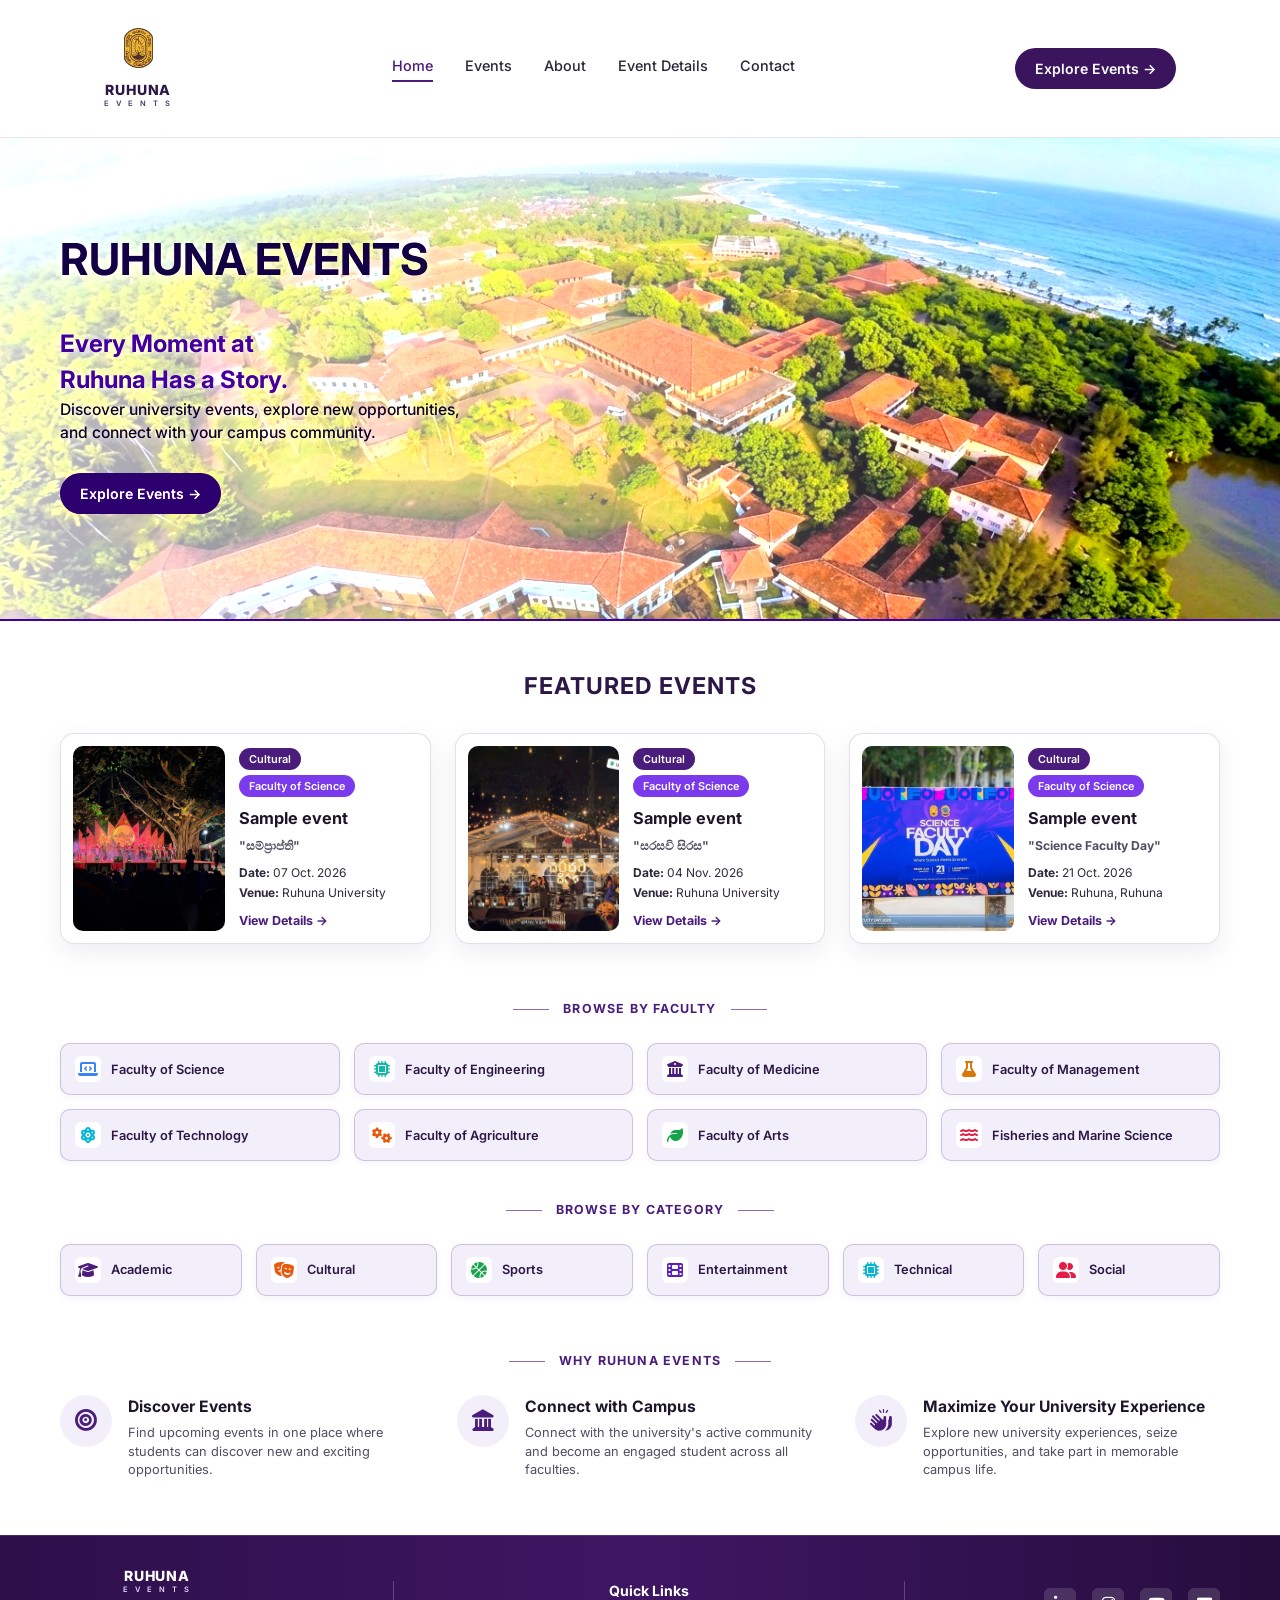
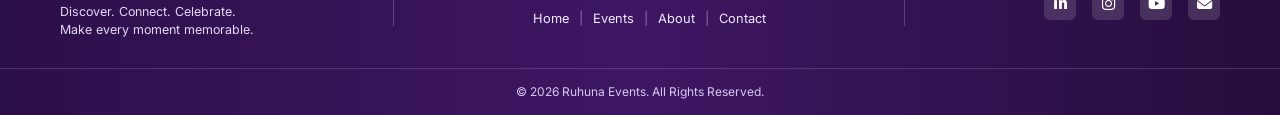
==== commit 5ac1b90e: "Add home page4" ====
--- a/index.html
+++ b/index.html
@@ -128,11 +128,12 @@
             padding: 95px 0 105px;
             border-bottom: 2px solid #4a1d7c;
             color: #1e152b;
+            filter: saturate(1.35) contrast(1.4);
         }
         .hero-overlay {
             position: absolute;
             inset: 0;
-            background: linear-gradient(90deg, rgba(248, 247, 252, 0.90) 0%, rgba(244, 241, 250, 0.58) 48%, rgba(248, 247, 252, 0.08) 100%);
+            background: linear-gradient(90deg, rgba(248, 247, 252, 0.7) 0%, rgba(244, 241, 250, 0.42) 48%, rgba(248, 247, 252, 0.02) 100%);
         }
 
         .hero-content {
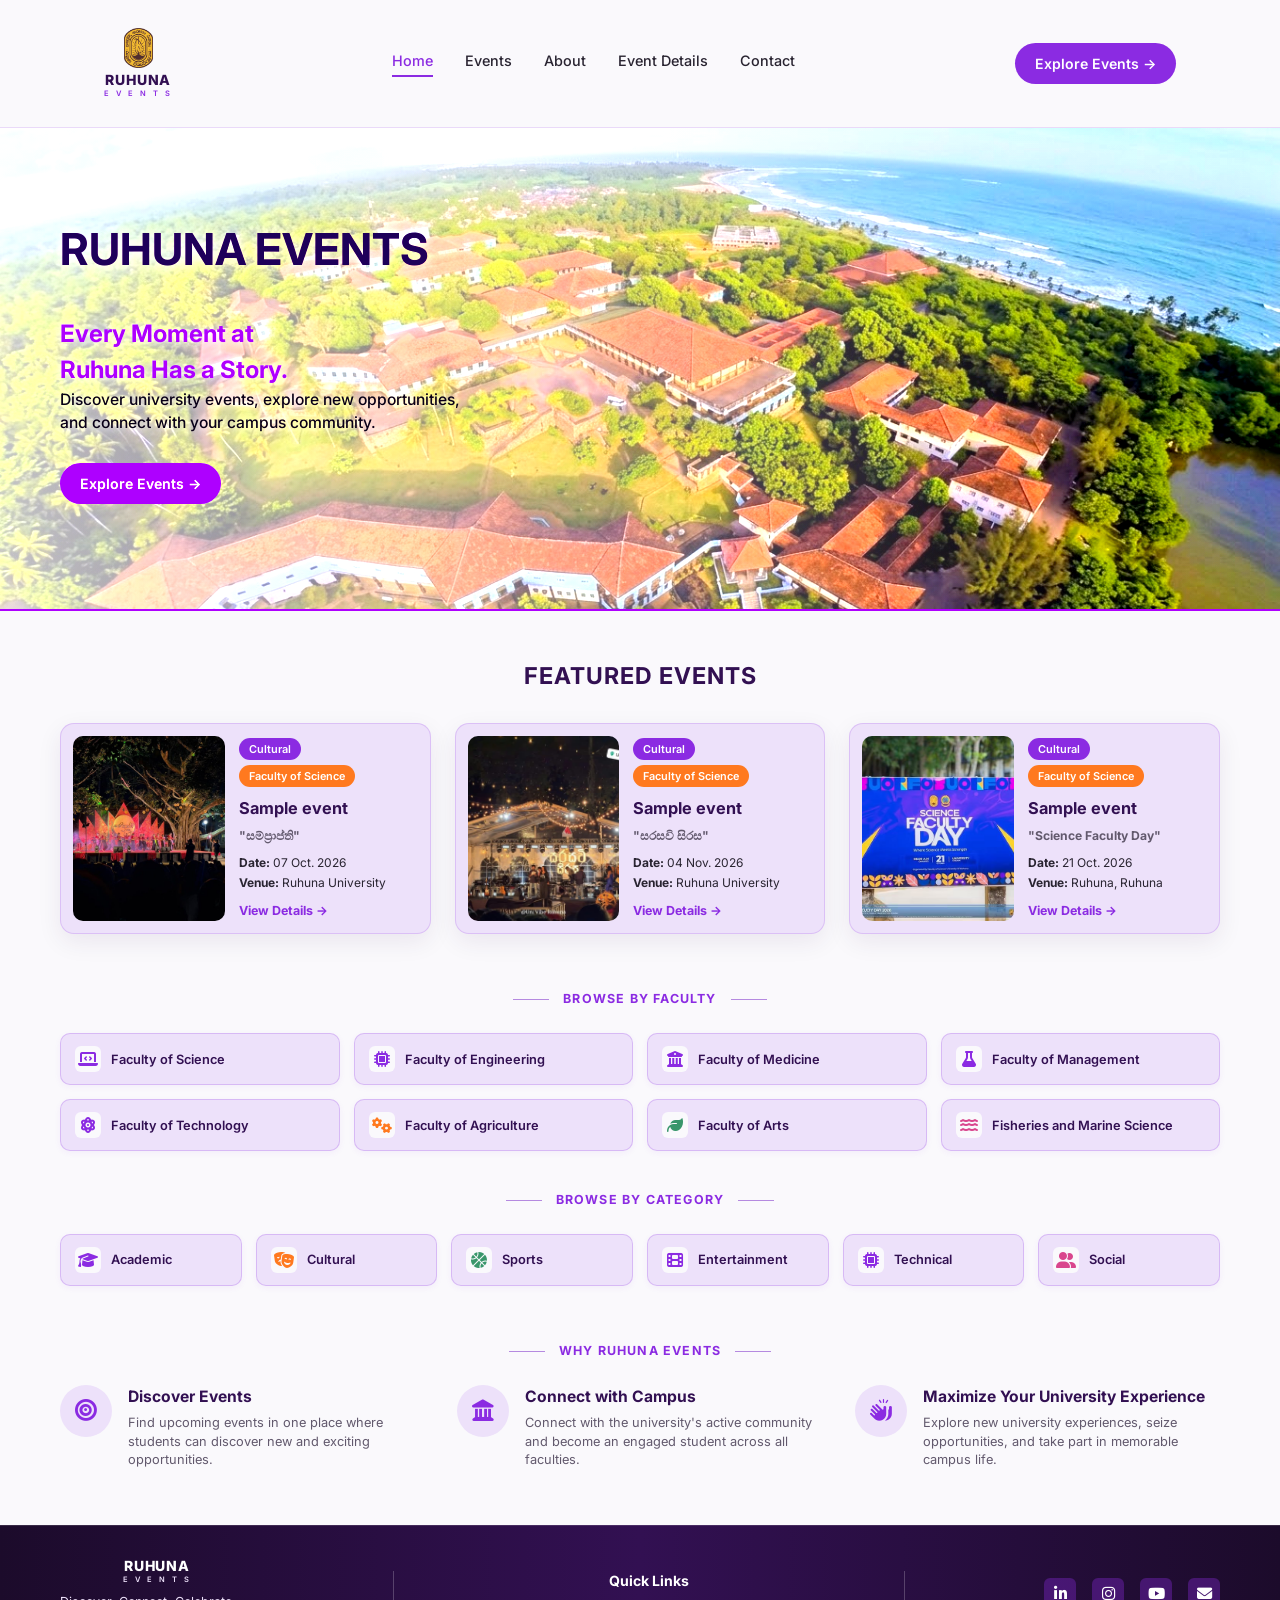
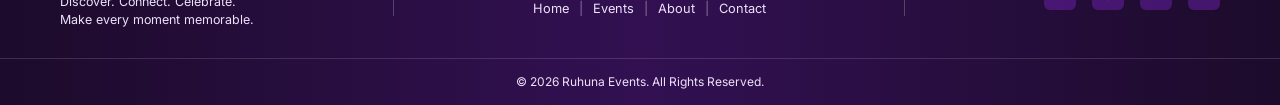
==== commit 290ba266: "Update home page design and clean CSS" ====
--- a/index.html
+++ b/index.html
@@ -4,12 +4,18 @@
     <meta charset="UTF-8">
     <meta name="viewport" content="width=device-width, initial-scale=1.0">
     <title>Ruhuna Events</title>
+
     <!-- Google Fonts -->
     <link href="https://fonts.googleapis.com/css2?family=Inter:wght@300;400;500;600;700;800&display=swap" rel="stylesheet">
-    <!-- Font Awesome Icons -->
+
+    <!-- Font Awesome -->
     <link rel="stylesheet" href="https://cdnjs.cloudflare.com/ajax/libs/font-awesome/6.4.0/css/all.min.css">
+
     <style>
-        
+        /* ==============================
+           GLOBAL STYLES
+        ============================== */
+
         * {
             margin: 0;
             padding: 0;
@@ -18,8 +24,8 @@
         }
 
         body {
-            background-color: #f8f7fc;
-            color: #1e152b;
+            background-color: #FAF9FC;
+            color: #292431;
             line-height: 1.5;
         }
 
@@ -29,10 +35,13 @@
             padding: 0 20px;
         }
 
-        /* Primary Pill Button */
+        /* ==============================
+           BUTTONS
+        ============================== */
+
         .btn-primary {
             display: inline-block;
-            background-color: #3b145e;
+            background-color: #8B2BE2;
             color: #ffffff;
             padding: 10px 20px;
             border-radius: 50px;
@@ -43,51 +52,65 @@
         }
 
         .btn-primary:hover {
-            background-color: #562187;
+            background-color: #6F1BC1;
             transform: translateY(-1px);
         }
 
-        /* Navbar */
+        /* ==============================
+           NAVIGATION
+        ============================== */
+
         .navbar {
-            background-color: #ffffff;
+            background-color: #FAF9FC;
             padding: 16px 0;
-            border-bottom: 1px solid rgba(74, 29, 124, 0.12);
+            border-bottom: 1px solid rgba(139, 43, 226, 0.15);
         }
 
         .nav-container {
             display: flex;
             align-items: center;
             justify-content: space-between;
+            padding: 12px 5%;
         }
 
         .logo {
             display: flex;
-            align-items: center;
-            gap: 10px;
-        }
-
-        .logo-icon {
-            font-size: 1.8rem;
-            color: #4a1d7c;
+            flex-direction: column;
+            align-items: center;
+            justify-content: center;
+            text-align: center;
+            width: fit-content;
+        }
+
+        .logo-img {
+            width: 34px;
+            height: 40px;
+            object-fit: contain;
+            display: block;
+            margin-bottom: 4px;
         }
 
         .logo-text {
             display: flex;
             flex-direction: column;
-            line-height: 1.1;
-        }
-
-        .logo-text .brand {
+            align-items: center;
+            line-height: 1.15;
+        }
+
+        .brand {
+            display: block;
+            font-size: 14px;
             font-weight: 800;
-            font-size: 1.15rem;
-            letter-spacing: 0.5px;
-            color: #2c1747;
-        }
-
-        .logo-text .sub-brand {
-            font-size: 0.62rem;
-            letter-spacing: 3px;
-            color: #5c467a;
+            color: #321052;
+            letter-spacing: 0.8px;
+        }
+
+        .sub-brand {
+            display: block;
+            font-size: 7.5px;
+            font-weight: 600;
+            color: #8B2BE2;
+            letter-spacing: 2.5px;
             margin-top: 2px;
         }
 
@@ -97,7 +120,7 @@
         }
 
         .nav-links a {
-            color: #2b2638;
+            color: #292431;
             text-decoration: none;
             font-size: 0.9rem;
             font-weight: 500;
@@ -108,7 +131,7 @@
 
         .nav-links a:hover,
         .nav-links a.active {
-            color: #4a1d7c;
+            color: #8B2BE2;
         }
 
         .nav-links a.active::after {
@@ -118,28 +141,37 @@
             left: 0;
             width: 100%;
             height: 2px;
-            background-color: #4a1d7c;
-        }
-
-        /* Hero Section */
+            background-color: #8B2BE2;
+        }
+
+        /* ==============================
+           HERO SECTION
+        ============================== */
+
         .hero {
             position: relative;
-            background: #f4f1fa url('ruhuna_events.jpeg') center/cover no-repeat;
+            background: #F3E9FC url('ruhuna_events.jpeg') center/cover no-repeat;
             padding: 95px 0 105px;
-            border-bottom: 2px solid #4a1d7c;
-            color: #1e152b;
+            border-bottom: 2px solid #8B2BE2;
+            color: #321052;
             filter: saturate(1.35) contrast(1.4);
         }
+
         .hero-overlay {
             position: absolute;
             inset: 0;
-            background: linear-gradient(90deg, rgba(248, 247, 252, 0.7) 0%, rgba(244, 241, 250, 0.42) 48%, rgba(248, 247, 252, 0.02) 100%);
+            background: linear-gradient(
+                90deg,
+                rgba(250, 249, 252, 0.7) 0%,
+                rgba(243, 233, 252, 0.42) 48%,
+                rgba(250, 249, 252, 0.02) 100%
+            );
         }
 
         .hero-content {
             position: relative;
             z-index: 1;
-            color: #1e152b;
+            color: #321052;
         }
 
         .hero-content h1 {
@@ -147,27 +179,30 @@
             font-weight: 700;
             line-height: 1.2;
             margin-bottom: 16px;
-            color: #2c1747;
+            color: #321052;
             text-shadow: 0 1px 12px rgba(255, 255, 255, 0.8);
         }
 
         .hero-content h2 {
-            color: #4a1d7c;
+            color: #8B2BE2;
             text-shadow: 0 1px 10px rgba(255, 255, 255, 0.85);
         }
 
         .hero-content p {
             font-size: 0.98rem;
             font-weight: 500;
-            color: #2c253b;
+            color: #292431;
             margin-bottom: 28px;
             text-shadow: 0 1px 8px rgba(255, 255, 255, 0.9);
         }
 
-        /* Featured Events */
+        /* ==============================
+           FEATURED EVENTS
+        ============================== */
+
         .featured-events {
             padding: 48px 0 36px;
-            background-color: #ffffff;
+            background-color: #FAF9FC;
         }
 
         .section-heading {
@@ -176,7 +211,7 @@
             font-weight: 700;
             letter-spacing: 1px;
             margin-bottom: 30px;
-            color: #2c1747;
+            color: #321052;
         }
 
         .cards-grid {
@@ -186,14 +221,14 @@
         }
 
         .event-card {
-            background-color: #ffffff;
-            color: #1e152b;
-            border: 1px solid rgba(74, 29, 124, 0.14);
+            background-color: #EDE1FA;
+            color: #292431;
+            border: 1px solid rgba(139, 43, 226, 0.18);
             border-radius: 14px;
             padding: 12px;
             display: flex;
             gap: 14px;
-            box-shadow: 0 8px 24px rgba(44, 23, 71, 0.08);
+            box-shadow: 0 8px 24px rgba(50, 16, 82, 0.08);
         }
 
         .card-img {
@@ -210,9 +245,10 @@
             object-fit: cover;
         }
 
-        /* Poster Styles for Cards 2 & 3 */
-        .poster-dark {
-            background: linear-gradient(135deg, #4a1d7c, #240c3d);
+        /* Event Posters */
+
+        .poster-dark,
+        .poster-red {
             display: flex;
             align-items: center;
             justify-content: center;
@@ -220,13 +256,12 @@
             color: #ffffff;
         }
 
+        .poster-dark {
+            background: linear-gradient(135deg, #8B2BE2, #1C0B2B);
+        }
+
         .poster-red {
-            background: linear-gradient(135deg, #6d28d9, #3b145e);
-            display: flex;
-            align-items: center;
-            justify-content: center;
-            text-align: center;
-            color: #ffffff;
+            background: linear-gradient(135deg, #FF791F, #8B2BE2);
         }
 
         .poster-box {
@@ -261,30 +296,30 @@
         }
 
         .badge-purple {
-            background-color: #4a1d7c;
+            background-color: #8B2BE2;
         }
 
         .badge-cyan {
-            background-color: #7c3aed;
+            background-color: #FF791F;
         }
 
         .card-body h3 {
             font-size: 1.02rem;
             font-weight: 700;
             margin: 4px 0 6px;
-            color: #1e152b;
+            color: #321052;
         }
 
         .card-body .desc {
             font-size: 0.76rem;
-            color: #524d63;
+            color: #62596D;
             margin-bottom: 10px;
             line-height: 1.4;
         }
 
         .card-body .meta {
             font-size: 0.75rem;
-            color: #2f293d;
+            color: #292431;
             margin-bottom: 2px;
         }
 
@@ -292,7 +327,7 @@
             margin-top: 8px;
             font-size: 0.78rem;
             font-weight: 700;
-            color: #4a1d7c;
+            color: #8B2BE2;
             text-decoration: none;
         }
 
@@ -300,7 +335,10 @@
             text-decoration: underline;
         }
 
-        /* Section Divider Lines */
+        /* ==============================
+           SECTION DIVIDERS
+        ============================== */
+
         .divider-title {
             display: flex;
             align-items: center;
@@ -314,20 +352,23 @@
             content: '';
             width: 36px;
             height: 1px;
-            background-color: #8b6bb5;
+            background-color: #B58AE0;
         }
 
         .divider-title span {
             font-size: 0.78rem;
             font-weight: 700;
             letter-spacing: 1.2px;
-            color: #4a1d7c;
-        }
-
-        /* Browse Sections */
+            color: #8B2BE2;
+        }
+
+        /* ==============================
+           BROWSE SECTIONS
+        ============================== */
+
         .browse-section {
             padding: 20px 0;
-            background-color: #ffffff;
+            background-color: #FAF9FC;
         }
 
         .faculty-grid {
@@ -343,9 +384,9 @@
         }
 
         .pill-btn {
-            background-color: #f3effa;
-            color: #2c1747;
-            border: 1px solid rgba(74, 29, 124, 0.22);
+            background-color: #EDE1FA;
+            color: #321052;
+            border: 1px solid rgba(139, 43, 226, 0.22);
             text-decoration: none;
             padding: 12px 14px;
             border-radius: 10px;
@@ -354,15 +395,15 @@
             display: flex;
             align-items: center;
             gap: 10px;
-            box-shadow: 0 2px 6px rgba(74, 29, 124, 0.06);
+            box-shadow: 0 2px 6px rgba(139, 43, 226, 0.06);
             transition: transform 0.2s, box-shadow 0.2s, background-color 0.2s, border-color 0.2s;
         }
 
         .pill-btn:hover {
-            background-color: #eae2f8;
-            border-color: rgba(74, 29, 124, 0.42);
+            background-color: #E2CCF8;
+            border-color: #8B2BE2;
             transform: translateY(-2px);
-            box-shadow: 0 6px 15px rgba(74, 29, 124, 0.16);
+            box-shadow: 0 6px 15px rgba(139, 43, 226, 0.16);
         }
 
         .pill-btn i {
@@ -373,28 +414,43 @@
             display: flex;
             align-items: center;
             justify-content: center;
-            background-color: #ffffff;
+            background-color: #FAF9FC;
             flex-shrink: 0;
         }
 
-        /* Icon Colors */
-        .icon-blue { color: #3b82f6; }
-        .icon-teal { color: #14b8a6; }
-        .icon-purple { color: #4a1d7c; }
-        .icon-amber { color: #d97706; }
-        .icon-cyan { color: #06b6d4; }
-        .icon-orange { color: #ea580c; }
-        .icon-rose { color: #e11d48; }
-        .icon-indigo { color: #5b21b6; }
-        .icon-green { color: #16a34a; }
-        .icon-lime { color: #65a30d; }
-        .icon-pink { color: #db2777; }
-        .icon-violet { color: #7e22ce; }
-
-        /* Why Ruhuna Events */
+        /* Icon Colours */
+
+        .icon-blue,
+        .icon-teal,
+        .icon-purple,
+        .icon-amber,
+        .icon-cyan,
+        .icon-indigo,
+        .icon-violet {
+            color: #8B2BE2;
+        }
+
+        .icon-orange {
+            color: #FF791F;
+        }
+
+        .icon-rose,
+        .icon-pink {
+            color: #D9468D;
+        }
+
+        .icon-green,
+        .icon-lime {
+            color: #39966B;
+        }
+
+        /* ==============================
+           WHY RUHUNA EVENTS
+        ============================== */
+
         .why-section {
             padding: 36px 0 55px;
-            background-color: #ffffff;
+            background-color: #FAF9FC;
         }
 
         .features-grid {
@@ -413,8 +469,8 @@
             width: 52px;
             height: 52px;
             border-radius: 50%;
-            background-color: #f3effa;
-            color: #4a1d7c;
+            background-color: #EDE1FA;
+            color: #8B2BE2;
             display: flex;
             align-items: center;
             justify-content: center;
@@ -426,23 +482,39 @@
             font-size: 0.98rem;
             font-weight: 700;
             margin-bottom: 6px;
-            color: #1e152b;
+            color: #321052;
         }
 
         .feature-text p {
             font-size: 0.8rem;
-            color: #524d63;
+            color: #62596D;
             line-height: 1.45;
         }
 
-        /* Footer */
+        /* ==============================
+           FOOTER
+        ============================== */
+
         .footer {
-            background: linear-gradient(90deg, #2d0f4a 0%, #3e1663 50%, #260d3d 100%);
+            background: linear-gradient(
+                90deg,
+                #1C0B2B 0%,
+                #321052 50%,
+                #1C0B2B 100%
+            );
             color: #ffffff;
             padding-top: 32px;
             border-top: 1px solid rgba(255, 255, 255, 0.12);
         }
 
+        .footer .brand {
+            color: #ffffff;
+        }
+
+        .footer .sub-brand {
+            color: #EDE1FA;
+        }
+
         .footer-top {
             display: flex;
             align-items: center;
@@ -452,7 +524,7 @@
 
         .footer-brand p {
             font-size: 0.78rem;
-            color: #e4d8f5;
+            color: #EDE1FA;
             margin-top: 8px;
         }
 
@@ -480,7 +552,7 @@
         }
 
         .links-row a {
-            color: #f3ebff;
+            color: #EDE1FA;
             text-decoration: none;
         }
 
@@ -501,7 +573,7 @@
             width: 32px;
             height: 32px;
             border-radius: 6px;
-            background-color: rgba(255, 255, 255, 0.14);
+            background-color: rgba(139, 43, 226, 0.35);
             color: #ffffff;
             display: flex;
             align-items: center;
@@ -512,7 +584,7 @@
         }
 
         .footer-socials a:hover {
-            background-color: rgba(255, 255, 255, 0.28);
+            background-color: #8B2BE2;
         }
 
         .footer-bottom {
@@ -520,17 +592,22 @@
             padding: 14px 0;
             text-align: center;
             font-size: 0.75rem;
-            color: #d8c8f0;
-        }
-
-        /* Responsive Design */
+            color: #EDE1FA;
+        }
+
+        /* ==============================
+           RESPONSIVE DESIGN
+        ============================== */
+
         @media (max-width: 1024px) {
             .cards-grid {
                 grid-template-columns: repeat(2, 1fr);
             }
+
             .faculty-grid {
                 grid-template-columns: repeat(2, 1fr);
             }
+
             .category-grid {
                 grid-template-columns: repeat(3, 1fr);
             }
@@ -540,174 +617,156 @@
             .nav-links {
                 display: none;
             }
+
             .hero-content h1 {
                 font-size: 2rem;
             }
+
             .cards-grid,
             .features-grid {
                 grid-template-columns: 1fr;
             }
+
             .faculty-grid,
             .category-grid {
                 grid-template-columns: repeat(2, 1fr);
             }
+
             .footer-top {
                 flex-direction: column;
                 gap: 20px;
                 text-align: center;
             }
+
             .footer-divider {
                 display: none;
             }
         }
-        .nav-container {
-            display: flex;
-            align-items: center;
-            justify-content: space-between;
-            padding: 12px 5%;
-            background-color: #ffffff;
-        }
-
-        .logo {
-            display: flex;
-            flex-direction: column;
-            align-items: center;
-            justify-content: center;
-            text-align: center;
-            width: fit-content;
-        }
-
-        .logo-img {
-            width: 34px;
-            height: 40px;
-            object-fit: contain;
-            display: block;
-            margin-bottom: 4px;
-        }
-
-        .logo-text {
-            display: flex !important;
-            flex-direction: column !important;
-            align-items: center !important;
-            line-height: 1.15 !important;
-        }
-
-        .brand {
-            display: block !important;
-            font-size: 14px !important;
-            font-weight: 800 !important;
-            color: #2c1747 !important;
-            opacity: 1 !important;
-            visibility: visible !important;
-            letter-spacing: 0.8px !important;
-        }
-
-        .sub-brand {
-            display: block !important;
-            font-size: 7.5px !important;
-            font-weight: 600 !important;
-            color: #4a356d !important;
-            letter-spacing: 2.5px !important;
-            margin-top: 2px !important;
-        }
-
-        .footer .brand {
-            color: #ffffff !important;
-        }
-
-        .footer .sub-brand {
-            color: #e4d8f5 !important;
-        }
     </style>
-
 </head>
+
 <body>
- <!-- Navbar -->
+
+    <!-- Navbar -->
     <header class="navbar">
-    <div class="container nav-container">
-      <div class="logo">
-        
-        <img src="RuhLogo.png" alt="University of Ruhuna logo" class="logo-img">
-        <div class="logo-text">
-          <span class="brand">RUHUNA</span>
-          <span class="sub-brand">E V E N T S</span>
+        <div class="container nav-container">
+
+            <div class="logo">
+                <img src="RuhLogo.png" alt="University of Ruhuna logo" class="logo-img">
+
+                <div class="logo-text">
+                    <span class="brand">RUHUNA</span>
+                    <span class="sub-brand">E V E N T S</span>
+                </div>
+            </div>
+
+            <nav class="nav-links">
+                <a href="#" class="active">Home</a>
+                <a href="#">Events</a>
+                <a href="#">About</a>
+                <a href="#">Event Details</a>
+                <a href="#">Contact</a>
+            </nav>
+
+            <a href="#" class="btn-primary">Explore Events &rarr;</a>
+
         </div>
-      </div>
-      <nav class="nav-links">
-        <a href="#" class="active">Home</a>
-        <a href="#">Events</a>
-        <a href="#">About</a>
-        <a href="#">Event Details</a>
-        <a href="#">Contact</a>
-      </nav>
-
-      <a href="#" class="btn-primary">Explore Events &rarr;</a>
-    </div>
-  </header>
+    </header>
 
     <!-- Hero Section -->
     <section class="hero">
         <div class="hero-overlay"></div>
+
         <div class="container hero-content">
-            <h1>RUHUNA EVENTS</h1><br>
+            <h1>RUHUNA EVENTS</h1>
+            <br>
+
             <h2>Every Moment at<br>Ruhuna Has a Story.</h2>
-            <p>Discover university events, explore new opportunities,<br>and connect with your campus community.</p>
+
+            <p>
+                Discover university events, explore new opportunities,<br>
+                and connect with your campus community.
+            </p>
+
             <a href="#" class="btn-primary">Explore Events &rarr;</a>
         </div>
     </section>
 
-    <!-- Featured Events Section -->
+    <!-- Featured Events -->
     <section class="featured-events">
         <div class="container">
+
             <h2 class="section-heading">FEATURED EVENTS</h2>
+
             <div class="cards-grid">
-                
+
                 <!-- Card 1 -->
                 <div class="event-card">
+
                     <div class="card-img">
                         <img src="Samprapthi.jpg" alt="Sample event">
                     </div>
+
                     <div class="card-body">
                         <span class="badge badge-purple">Cultural</span>
                         <span class="badge badge-cyan">Faculty of Science</span>
+
                         <h3>Sample event</h3>
+
                         <p class="desc"><b>"සම්ප්‍රාප්ති"</b></p>
+
                         <p class="meta"><strong>Date:</strong> 07 Oct. 2026</p>
                         <p class="meta"><strong>Venue:</strong> Ruhuna University</p>
+
                         <a href="#" class="view-details">View Details &rarr;</a>
                     </div>
+
                 </div>
 
                 <!-- Card 2 -->
                 <div class="event-card">
+
                     <div class="card-img">
                         <img src="sarasavi.jpg" alt="Sample event">
                     </div>
+
                     <div class="card-body">
                         <span class="badge badge-purple">Cultural</span>
                         <span class="badge badge-cyan">Faculty of Science</span>
+
                         <h3>Sample event</h3>
+
                         <p class="desc"><b>"සරසවි සිරස"</b></p>
+
                         <p class="meta"><strong>Date:</strong> 04 Nov. 2026</p>
                         <p class="meta"><strong>Venue:</strong> Ruhuna University</p>
+
                         <a href="#" class="view-details">View Details &rarr;</a>
                     </div>
+
                 </div>
 
                 <!-- Card 3 -->
                 <div class="event-card">
+
                     <div class="card-img">
                         <img src="faculty.jpg" alt="Sample event">
                     </div>
+
                     <div class="card-body">
                         <span class="badge badge-purple">Cultural</span>
                         <span class="badge badge-cyan">Faculty of Science</span>
+
                         <h3>Sample event</h3>
+
                         <p class="desc"><b>"Science Faculty Day"</b></p>
+
                         <p class="meta"><strong>Date:</strong> 21 Oct. 2026</p>
                         <p class="meta"><strong>Venue:</strong> Ruhuna, Ruhuna</p>
+
                         <a href="#" class="view-details">View Details &rarr;</a>
                     </div>
+
                 </div>
 
             </div>
@@ -717,10 +776,13 @@
     <!-- Browse By Faculty -->
     <section class="browse-section">
         <div class="container">
+
             <div class="divider-title">
                 <span>BROWSE BY FACULTY</span>
             </div>
+
             <div class="faculty-grid">
+
                 <a href="#" class="pill-btn"><i class="fa-solid fa-laptop-code icon-blue"></i> Faculty of Science</a>
                 <a href="#" class="pill-btn"><i class="fa-solid fa-microchip icon-teal"></i> Faculty of Engineering</a>
                 <a href="#" class="pill-btn"><i class="fa-solid fa-building-columns icon-purple"></i> Faculty of Medicine</a>
@@ -729,6 +791,7 @@
                 <a href="#" class="pill-btn"><i class="fa-solid fa-gears icon-orange"></i> Faculty of Agriculture</a>
                 <a href="#" class="pill-btn"><i class="fa-solid fa-leaf icon-green"></i> Faculty of Arts</a>
                 <a href="#" class="pill-btn"><i class="fa-solid fa-water icon-rose"></i> Fisheries and Marine Science</a>
+
             </div>
         </div>
     </section>
@@ -736,16 +799,20 @@
     <!-- Browse By Category -->
     <section class="browse-section">
         <div class="container">
+
             <div class="divider-title">
                 <span>BROWSE BY CATEGORY</span>
             </div>
+
             <div class="category-grid">
+
                 <a href="#" class="pill-btn"><i class="fa-solid fa-graduation-cap icon-purple"></i> Academic</a>
                 <a href="#" class="pill-btn"><i class="fa-solid fa-masks-theater icon-orange"></i> Cultural</a>
                 <a href="#" class="pill-btn"><i class="fa-solid fa-basketball icon-green"></i> Sports</a>
                 <a href="#" class="pill-btn"><i class="fa-solid fa-film icon-indigo"></i> Entertainment</a>
                 <a href="#" class="pill-btn"><i class="fa-solid fa-microchip icon-cyan"></i> Technical</a>
                 <a href="#" class="pill-btn"><i class="fa-solid fa-user-group icon-rose"></i> Social</a>
+
             </div>
         </div>
     </section>
@@ -753,58 +820,81 @@
     <!-- Why Ruhuna Events -->
     <section class="why-section">
         <div class="container">
+
             <div class="divider-title">
                 <span>WHY RUHUNA EVENTS</span>
             </div>
+
             <div class="features-grid">
+
                 <div class="feature-item">
+
                     <div class="feature-icon">
                         <i class="fa-solid fa-bullseye"></i>
                     </div>
+
                     <div class="feature-text">
                         <h4>Discover Events</h4>
                         <p>Find upcoming events in one place where students can discover new and exciting opportunities.</p>
                     </div>
+
                 </div>
 
                 <div class="feature-item">
+
                     <div class="feature-icon">
                         <i class="fa-solid fa-landmark"></i>
                     </div>
+
                     <div class="feature-text">
                         <h4>Connect with Campus</h4>
                         <p>Connect with the university's active community and become an engaged student across all faculties.</p>
                     </div>
+
                 </div>
 
                 <div class="feature-item">
+
                     <div class="feature-icon">
                         <i class="fa-solid fa-hands-clapping"></i>
                     </div>
+
                     <div class="feature-text">
                         <h4>Maximize Your University Experience</h4>
                         <p>Explore new university experiences, seize opportunities, and take part in memorable campus life.</p>
                     </div>
+
                 </div>
+
             </div>
         </div>
     </section>
 
     <!-- Footer -->
     <footer class="footer">
+
         <div class="container footer-top">
+
             <div class="footer-brand">
+
                 <div class="logo-text">
                     <span class="brand">RUHUNA</span>
                     <span class="sub-brand">E V E N T S</span>
                 </div>
-                <p>Discover. Connect. Celebrate.<br>Make every moment memorable.</p>
+
+                <p>
+                    Discover. Connect. Celebrate.<br>
+                    Make every moment memorable.
+                </p>
+
             </div>
 
             <div class="footer-divider"></div>
 
             <div class="footer-links">
+
                 <h4>Quick Links</h4>
+
                 <div class="links-row">
                     <a href="#">Home</a>
                     <span>|</span>
@@ -814,16 +904,20 @@
                     <span>|</span>
                     <a href="#">Contact</a>
                 </div>
+
             </div>
 
             <div class="footer-divider"></div>
 
             <div class="footer-socials">
+
                 <a href="#"><i class="fa-brands fa-linkedin-in"></i></a>
                 <a href="#"><i class="fa-brands fa-instagram"></i></a>
                 <a href="#"><i class="fa-brands fa-youtube"></i></a>
                 <a href="#"><i class="fa-solid fa-envelope"></i></a>
-            </div>
+
+            </div>
+
         </div>
 
         <div class="footer-bottom">
@@ -831,8 +925,8 @@
                 <p>&copy; 2026 Ruhuna Events. All Rights Reserved.</p>
             </div>
         </div>
+
     </footer>
-
 
 </body>
 </html>
